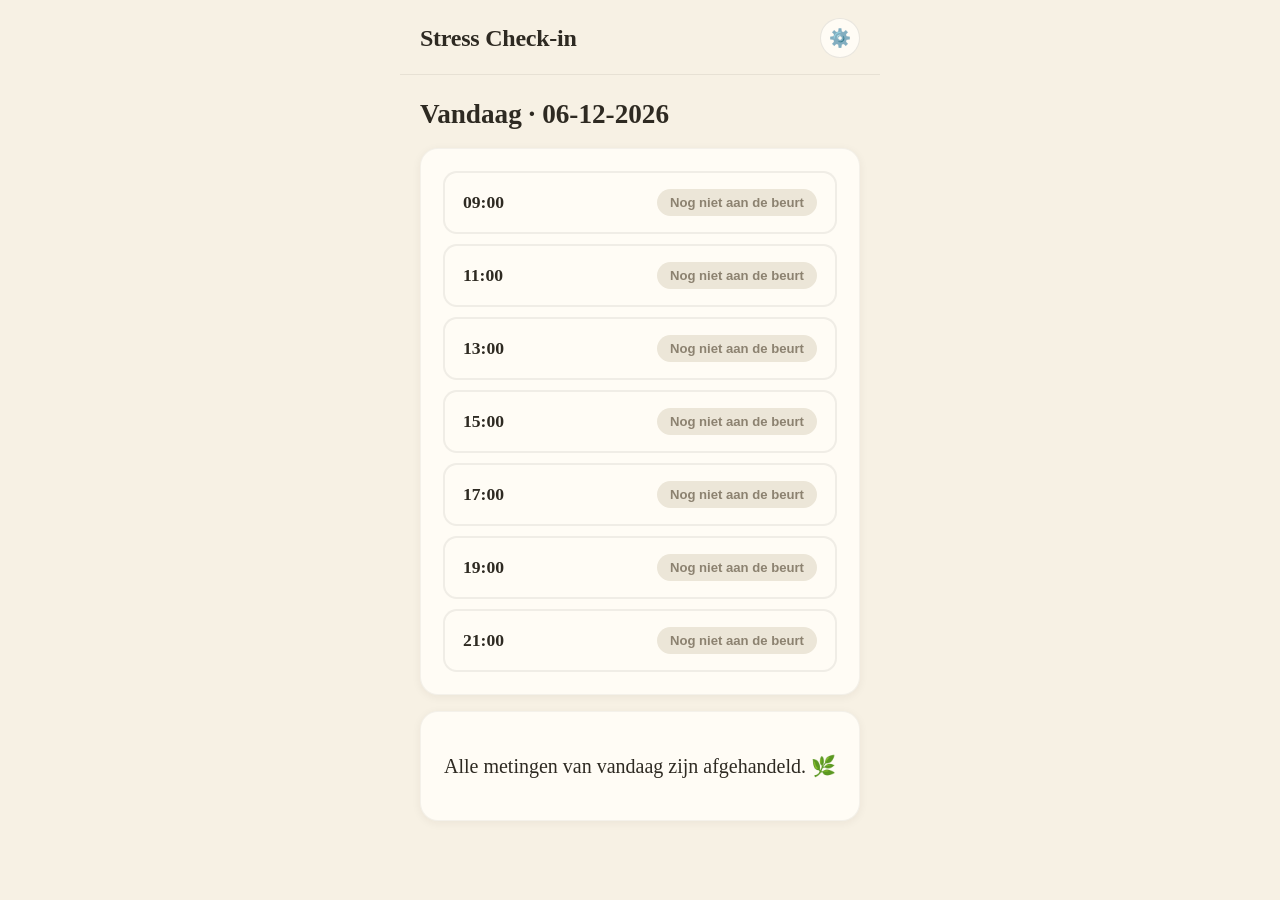
==== index.html @ 8416e857 "Fix blauwe systeemkleur op knoptekst; verplaats syncstatus naar instellingen" ====
<!DOCTYPE html>
<html lang="nl">
<head>
<meta charset="UTF-8">
<meta name="viewport" content="width=device-width, initial-scale=1, viewport-fit=cover, maximum-scale=1">
<title>Stress Check-in</title>
<meta name="theme-color" content="#f7f1e4">
<link rel="manifest" href="manifest.json">
<link rel="apple-touch-icon" href="icons/apple-touch-icon.png">
<meta name="apple-mobile-web-app-capable" content="yes">
<meta name="apple-mobile-web-app-status-bar-style" content="default">
<meta name="apple-mobile-web-app-title" content="Stress">
<link rel="stylesheet" href="style.css">
</head>
<body>
<div id="app">
  <header class="topbar">
    <div class="topbar-row">
      <h1>Stress Check-in</h1>
      <button id="settingsBtn" class="icon-btn" aria-label="Instellingen">⚙️</button>
    </div>
  </header>
  <main id="view"></main>
</div>
<script src="app.js"></script>
</body>
</html>
---- style.css ----
:root{
  --bg:#f7f1e4;
  --card:#fffcf5;
  --ink:#2e2a22;
  --muted:#8c8270;
  --gold:#d79a3c;
  --gold-dark:#a8721f;
  --navy:#33495c;
  --sage:#7c9a82;
  --open-bg:#fbe6bd;
  --open-text:#8a5a12;
  --future-bg:#ece6d8;
  --done-bg:#dde7dd;
  --done-text:#3f6a4a;
  --skipped-bg:#e8e2d3;
  --skipped-text:#8c8270;
  --danger:#a8503f;
  --radius:18px;
  --serif:"Iowan Old Style","Palatino Linotype",Palatino,Georgia,"Times New Roman",serif;
  --sans:-apple-system,BlinkMacSystemFont,"Segoe UI",Roboto,Helvetica,Arial,sans-serif;
}
*{box-sizing:border-box;}
html,body{margin:0;padding:0;}
button{color:inherit;font-family:inherit;}
body{
  background:var(--bg);
  color:var(--ink);
  font-family:var(--sans);
  min-height:100vh;
  -webkit-tap-highlight-color:transparent;
}
#app{
  max-width:480px;
  margin:0 auto;
  min-height:100vh;
  display:flex;
  flex-direction:column;
  padding-bottom:env(safe-area-inset-bottom);
}
.topbar{
  display:flex;
  flex-direction:column;
  gap:10px;
  padding:calc(env(safe-area-inset-top) + 18px) 20px 16px;
  background:var(--bg);
  color:var(--ink);
  position:sticky;
  top:0;
  z-index:10;
  border-bottom:1px solid rgba(46,42,34,0.08);
}
.topbar-row{
  display:flex;
  align-items:center;
  justify-content:space-between;
}
.topbar-row-sub{justify-content:flex-start;}
.topbar h1{
  font-family:var(--serif);
  font-size:1.5rem;
  margin:0;
  font-weight:600;
  letter-spacing:-0.01em;
  color:var(--ink);
}
.icon-btn{
  background:var(--card);
  border:1px solid rgba(46,42,34,0.1);
  border-radius:50%;
  width:40px;
  height:40px;
  min-width:40px;
  display:flex;
  align-items:center;
  justify-content:center;
  font-size:1.1rem;
  color:var(--ink);
  cursor:pointer;
  flex-shrink:0;
}
.icon-btn:active{background:var(--open-bg);}
.sync-badge{
  font-size:0.74rem;
  font-weight:600;
  background:var(--done-bg);
  color:var(--done-text);
  border-radius:20px;
  padding:6px 13px;
  white-space:nowrap;
  letter-spacing:0.01em;
}
.sync-badge.error{background:#f3ded8;color:var(--danger);}
.sync-badge.pending{background:var(--open-bg);color:var(--open-text);}
main{flex:1;padding:20px;}

.card{
  background:var(--card);
  border-radius:var(--radius);
  padding:22px;
  margin-bottom:16px;
  box-shadow:0 2px 10px rgba(46,42,34,0.06);
  border:1px solid rgba(46,42,34,0.05);
}

.date-title{
  font-family:var(--serif);
  font-size:1.7rem;
  color:var(--ink);
  margin:4px 0 18px;
  font-weight:600;
}

.slot-list{display:flex;flex-direction:column;gap:10px;}
.slot-row{
  display:flex;
  align-items:center;
  justify-content:space-between;
  width:100%;
  text-align:left;
  background:var(--card);
  border:2px solid rgba(46,42,34,0.07);
  border-radius:14px;
  padding:16px 18px;
  font-size:1.05rem;
  cursor:pointer;
  color:var(--ink);
}
.slot-row.next{border-color:var(--gold);background:#fffaf0;}
.slot-time{font-weight:600;font-size:1.1rem;font-family:var(--serif);color:var(--ink);}
.slot-status{
  font-size:0.82rem;
  padding:6px 13px;
  border-radius:20px;
  font-weight:600;
}
.status-open{background:var(--open-bg);color:var(--open-text);}
.status-future{background:var(--future-bg);color:var(--muted);}
.status-done{background:var(--done-bg);color:var(--done-text);}
.status-skipped{background:var(--skipped-bg);color:var(--skipped-text);}

.btn{
  display:block;
  width:100%;
  padding:16px;
  border:none;
  border-radius:50px;
  font-size:1.05rem;
  font-weight:600;
  cursor:pointer;
  margin-top:12px;
  font-family:var(--sans);
}
.btn-primary{background:var(--ink);color:#fbf6ea;}
.btn-primary:active{background:#46402f;}
.btn-secondary{background:var(--card);color:var(--ink);border:1px solid rgba(46,42,34,0.15);}
.btn-danger-outline{background:transparent;color:var(--danger);border:2px solid var(--danger);}

.question-card{display:flex;flex-direction:column;gap:18px;}
.link-back{
  align-self:flex-start;
  background:none;
  border:none;
  color:var(--muted);
  padding:0;
  font-size:0.88rem;
  font-weight:600;
  cursor:pointer;
}
.question-text{
  font-family:var(--serif);
  font-size:1.55rem;
  font-weight:600;
  line-height:1.35;
  margin:0;
  color:var(--ink);
}
.progress{font-size:0.85rem;color:var(--muted);letter-spacing:0.01em;}

textarea, input[type=text]{
  width:100%;
  font-size:1.05rem;
  padding:14px;
  border-radius:14px;
  border:1px solid rgba(46,42,34,0.18);
  background:#fffdf9;
  font-family:inherit;
  resize:none;
  color:var(--ink);
}

.slider-wrap{display:flex;flex-direction:column;gap:10px;}
.slider-value{
  font-family:var(--serif);
  font-size:2.6rem;
  font-weight:600;
  color:var(--gold-dark);
  text-align:center;
}
input[type=range]{
  width:100%;
  height:44px;
  accent-color:var(--gold);
}
.scale-labels{display:flex;justify-content:space-between;color:var(--muted);font-size:0.8rem;}

.confirm-icon{font-size:3rem;text-align:center;}
.confirm-text{font-family:var(--serif);text-align:center;font-size:1.25rem;color:var(--ink);}

label{font-weight:600;font-size:0.92rem;display:block;margin-bottom:6px;color:var(--ink);}
.field{margin-bottom:16px;}
.help{font-size:0.82rem;color:var(--muted);margin-top:6px;line-height:1.4;}

.summary-block{background:var(--future-bg);border-radius:14px;padding:14px;font-size:0.95rem;}
.summary-block p{margin:4px 0;}

.toast{
  position:fixed;
  bottom:calc(env(safe-area-inset-bottom) + 16px);
  left:50%;
  transform:translateX(-50%);
  background:var(--ink);
  color:#fbf6ea;
  padding:10px 18px;
  border-radius:20px;
  font-size:0.9rem;
  z-index:50;
  max-width:90%;
  text-align:center;
}
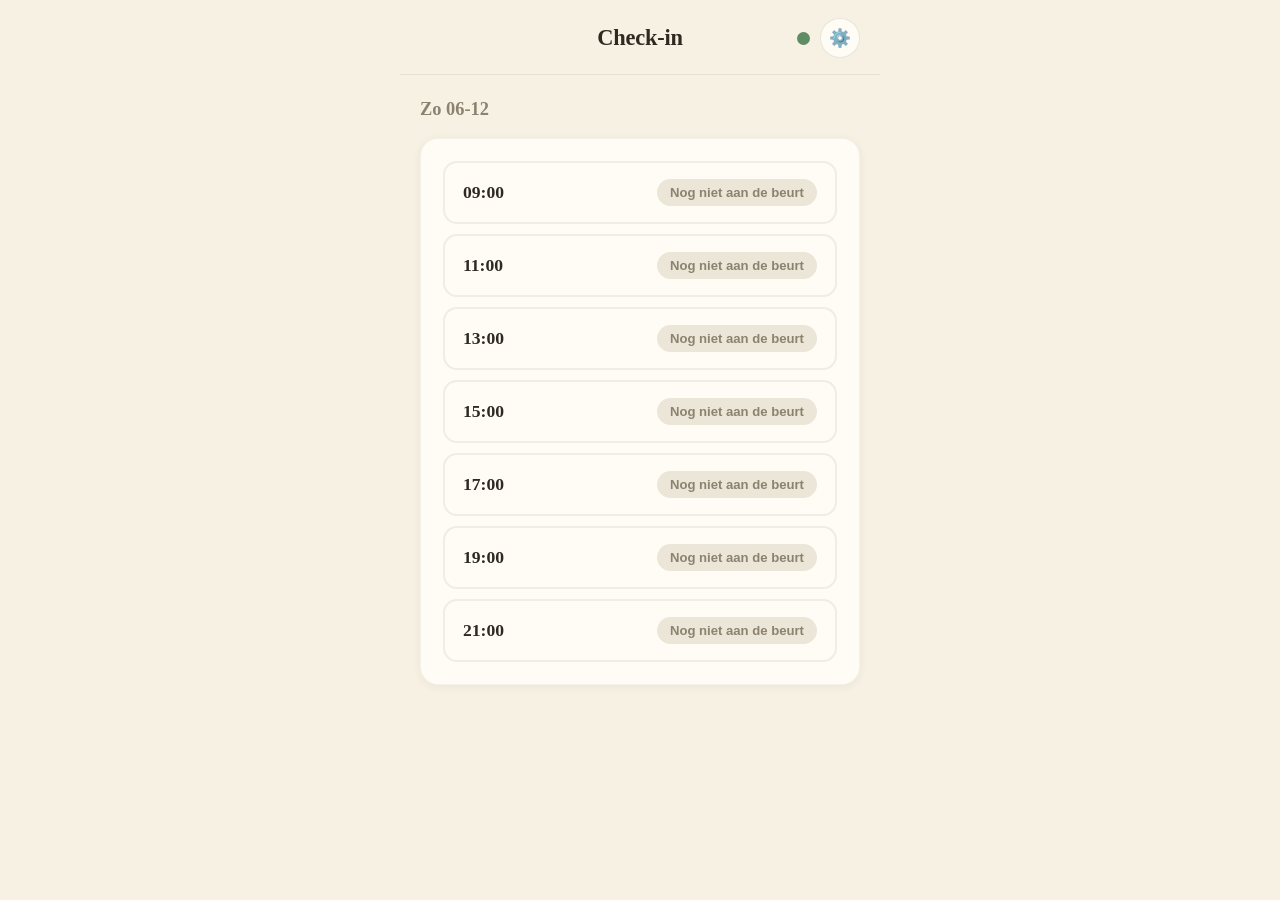
==== commit 05abeb01: "Topbar: 'Check-in' gecentreerd + statusbolletje, datum als 'Ma dd-mm', kleinere datumtekst" ====
--- a/index.html
+++ b/index.html
@@ -15,9 +15,13 @@
 <body>
 <div id="app">
   <header class="topbar">
-    <div class="topbar-row">
-      <h1>Stress Check-in</h1>
-      <button id="settingsBtn" class="icon-btn" aria-label="Instellingen">⚙️</button>
+    <div class="topbar-row topbar-row-3col">
+      <span></span>
+      <h1 id="homeBtn" class="title-btn" role="button" aria-label="Naar startscherm">Check-in</h1>
+      <div class="topbar-right">
+        <span id="statusDot" class="status-dot" title="Status van vandaag"></span>
+        <button id="settingsBtn" class="icon-btn" aria-label="Instellingen">⚙️</button>
+      </div>
     </div>
   </header>
   <main id="view"></main>
--- a/style.css
+++ b/style.css
@@ -21,7 +21,17 @@
 }
 *{box-sizing:border-box;}
 html,body{margin:0;padding:0;}
-button{color:inherit;font-family:inherit;}
+button{
+  color:inherit;
+  font-family:inherit;
+  -webkit-appearance:none;
+  appearance:none;
+  -webkit-tap-highlight-color:transparent;
+}
+input[type=text],textarea{
+  -webkit-appearance:none;
+  appearance:none;
+}
 body{
   background:var(--bg);
   color:var(--ink);
@@ -55,14 +65,42 @@
   justify-content:space-between;
 }
 .topbar-row-sub{justify-content:flex-start;}
+.topbar-row-3col{
+  display:grid;
+  grid-template-columns:1fr auto 1fr;
+  align-items:center;
+}
+.topbar-right{
+  display:flex;
+  align-items:center;
+  justify-content:flex-end;
+  gap:10px;
+}
+.title-btn{
+  background:none;
+  border:none;
+  padding:0;
+  margin:0;
+  cursor:pointer;
+  text-align:center;
+  justify-self:center;
+}
 .topbar h1{
   font-family:var(--serif);
-  font-size:1.5rem;
+  font-size:1.4rem;
   margin:0;
   font-weight:600;
   letter-spacing:-0.01em;
   color:var(--ink);
 }
+.status-dot{
+  width:13px;
+  height:13px;
+  border-radius:50%;
+  background:var(--danger);
+  flex-shrink:0;
+}
+.status-dot.all-done{background:#5e8c63;}
 .icon-btn{
   background:var(--card);
   border:1px solid rgba(46,42,34,0.1);
@@ -104,8 +142,8 @@
 
 .date-title{
   font-family:var(--serif);
-  font-size:1.7rem;
-  color:var(--ink);
+  font-size:1.15rem;
+  color:var(--muted);
   margin:4px 0 18px;
   font-weight:600;
 }
@@ -176,7 +214,7 @@
 }
 .progress{font-size:0.85rem;color:var(--muted);letter-spacing:0.01em;}
 
-textarea, input[type=text]{
+textarea, input[type=text], select{
   width:100%;
   font-size:1.05rem;
   padding:14px;
@@ -186,6 +224,14 @@
   font-family:inherit;
   resize:none;
   color:var(--ink);
+}
+select{
+  -webkit-appearance:none;
+  appearance:none;
+  background-image:url("data:image/svg+xml;utf8,<svg xmlns='http://www.w3.org/2000/svg' width='14' height='9' viewBox='0 0 14 9'><path d='M1 1l6 6 6-6' fill='none' stroke='%238c8270' stroke-width='1.6' stroke-linecap='round' stroke-linejoin='round'/></svg>");
+  background-repeat:no-repeat;
+  background-position:right 16px center;
+  padding-right:40px;
 }
 
 .slider-wrap{display:flex;flex-direction:column;gap:10px;}
@@ -227,3 +273,19 @@
   max-width:90%;
   text-align:center;
 }
+
+.trend-row{margin-bottom:14px;}
+.trend-row:last-child{margin-bottom:0;}
+.trend-label{font-weight:600;font-size:0.98rem;margin-bottom:6px;color:var(--ink);}
+.bar-track{
+  width:100%;
+  height:10px;
+  background:var(--future-bg);
+  border-radius:6px;
+  overflow:hidden;
+  margin-bottom:3px;
+}
+.bar-fill{height:100%;border-radius:6px;}
+.bar-fill.bar-stress{background:var(--gold);}
+.bar-fill.bar-fatigue{background:var(--sage);}
+.bar-caption{font-size:0.78rem;color:var(--muted);margin-bottom:8px;}
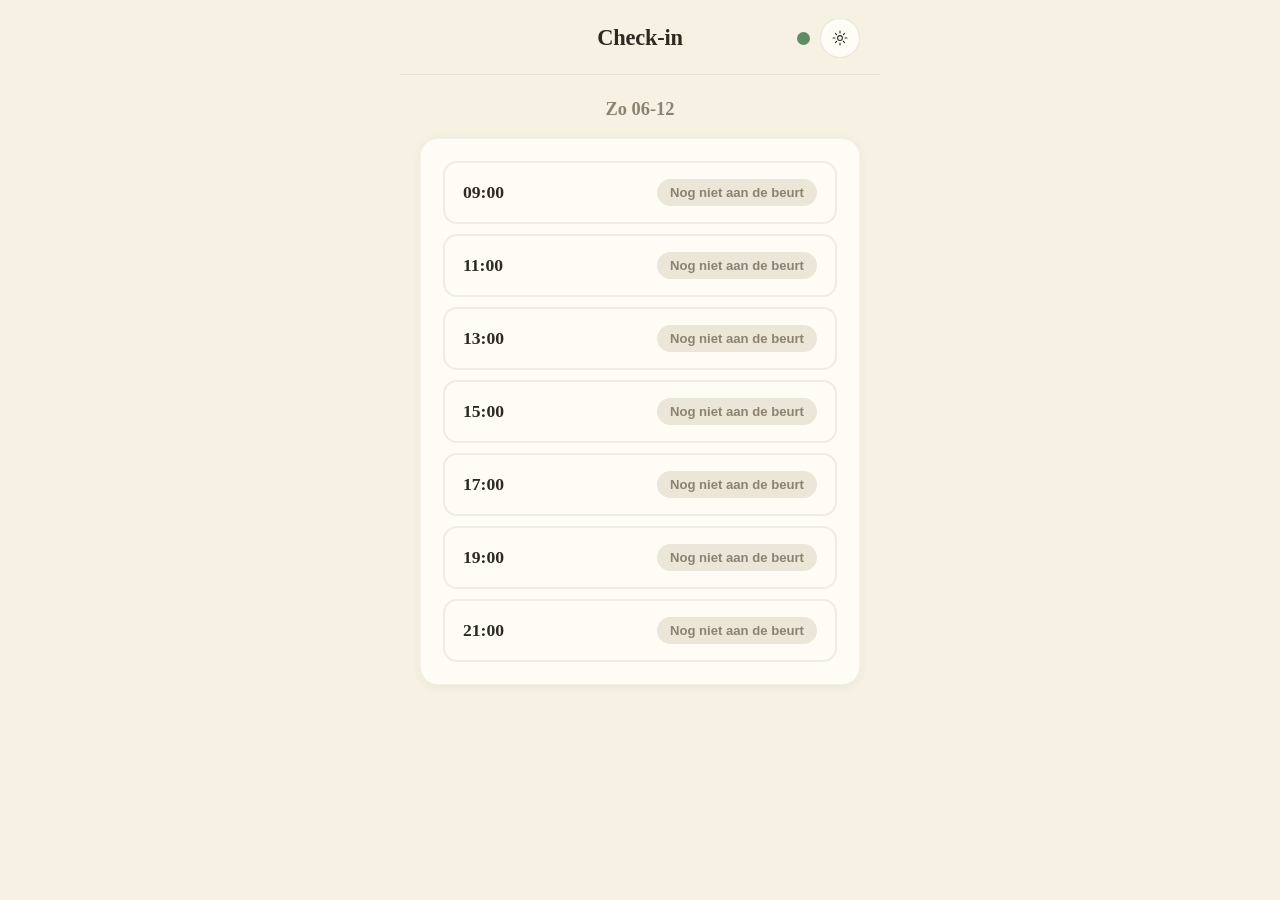
==== commit 984d8662: "Vervang tandwiel-emoji door dunne lijn-SVG, passend bij stijl" ====
--- a/index.html
+++ b/index.html
@@ -20,7 +20,12 @@
       <h1 id="homeBtn" class="title-btn" role="button" aria-label="Naar startscherm">Check-in</h1>
       <div class="topbar-right">
         <span id="statusDot" class="status-dot" title="Status van vandaag"></span>
-        <button id="settingsBtn" class="icon-btn" aria-label="Instellingen">⚙️</button>
+        <button id="settingsBtn" class="icon-btn" aria-label="Instellingen">
+          <svg viewBox="0 0 24 24" width="18" height="18" fill="none" stroke="currentColor" stroke-width="1.4" stroke-linecap="round" stroke-linejoin="round">
+            <circle cx="12" cy="12" r="3.2"/>
+            <path d="M12 2.8v2.6M12 18.6v2.6M21.2 12h-2.6M5.4 12H2.8M18.1 5.9l-1.8 1.8M7.7 16.3l-1.8 1.8M18.1 18.1l-1.8-1.8M7.7 7.7 5.9 5.9"/>
+          </svg>
+        </button>
       </div>
     </div>
   </header>
--- a/style.css
+++ b/style.css
@@ -146,6 +146,7 @@
   color:var(--muted);
   margin:4px 0 18px;
   font-weight:600;
+  text-align:center;
 }
 
 .slot-list{display:flex;flex-direction:column;gap:10px;}
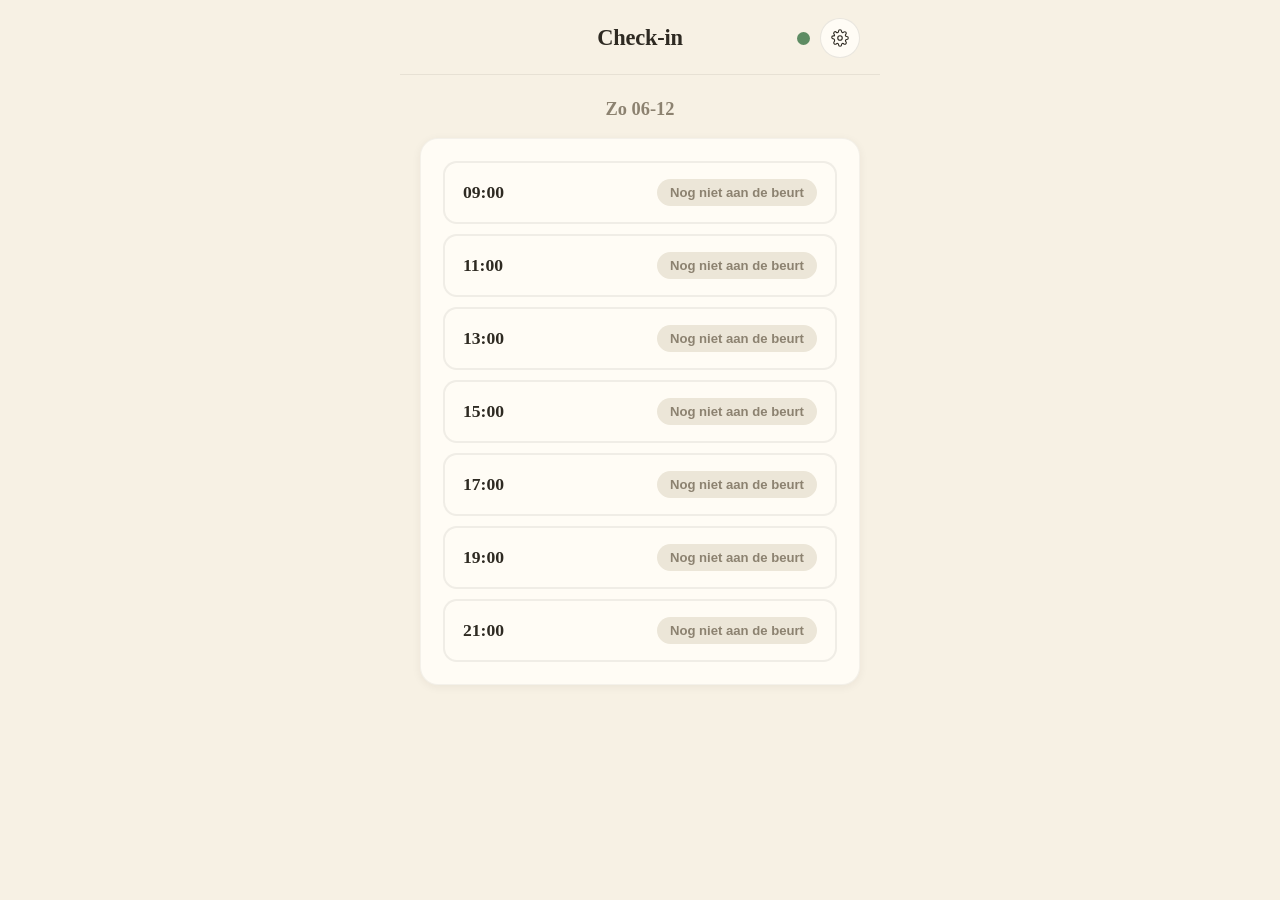
==== commit 8070596f: "Fix tandwiel-icoon: echte tandjes i.p.v. zonnetje" ====
--- a/index.html
+++ b/index.html
@@ -21,9 +21,9 @@
       <div class="topbar-right">
         <span id="statusDot" class="status-dot" title="Status van vandaag"></span>
         <button id="settingsBtn" class="icon-btn" aria-label="Instellingen">
-          <svg viewBox="0 0 24 24" width="18" height="18" fill="none" stroke="currentColor" stroke-width="1.4" stroke-linecap="round" stroke-linejoin="round">
-            <circle cx="12" cy="12" r="3.2"/>
-            <path d="M12 2.8v2.6M12 18.6v2.6M21.2 12h-2.6M5.4 12H2.8M18.1 5.9l-1.8 1.8M7.7 16.3l-1.8 1.8M18.1 18.1l-1.8-1.8M7.7 7.7 5.9 5.9"/>
+          <svg viewBox="0 0 24 24" width="18" height="18" fill="none" stroke="currentColor" stroke-width="1.5" stroke-linecap="round" stroke-linejoin="round">
+            <circle cx="12" cy="12" r="3"/>
+            <path d="M19.4 15a1.65 1.65 0 0 0 .33 1.82l.06.06a2 2 0 1 1-2.83 2.83l-.06-.06a1.65 1.65 0 0 0-1.82-.33 1.65 1.65 0 0 0-1 1.51V21a2 2 0 0 1-4 0v-.09A1.65 1.65 0 0 0 9 19.4a1.65 1.65 0 0 0-1.82.33l-.06.06a2 2 0 1 1-2.83-2.83l.06-.06a1.65 1.65 0 0 0 .33-1.82A1.65 1.65 0 0 0 3 13.09H3a2 2 0 0 1 0-4h.09A1.65 1.65 0 0 0 4.6 9a1.65 1.65 0 0 0-.33-1.82l-.06-.06a2 2 0 1 1 2.83-2.83l.06.06a1.65 1.65 0 0 0 1.82.33H9a1.65 1.65 0 0 0 1-1.51V3a2 2 0 0 1 4 0v.09a1.65 1.65 0 0 0 1 1.51 1.65 1.65 0 0 0 1.82-.33l.06-.06a2 2 0 1 1 2.83 2.83l-.06.06a1.65 1.65 0 0 0-.33 1.82V9a1.65 1.65 0 0 0 1.51 1H21a2 2 0 0 1 0 4h-.09a1.65 1.65 0 0 0-1.51 1z"/>
           </svg>
         </button>
       </div>
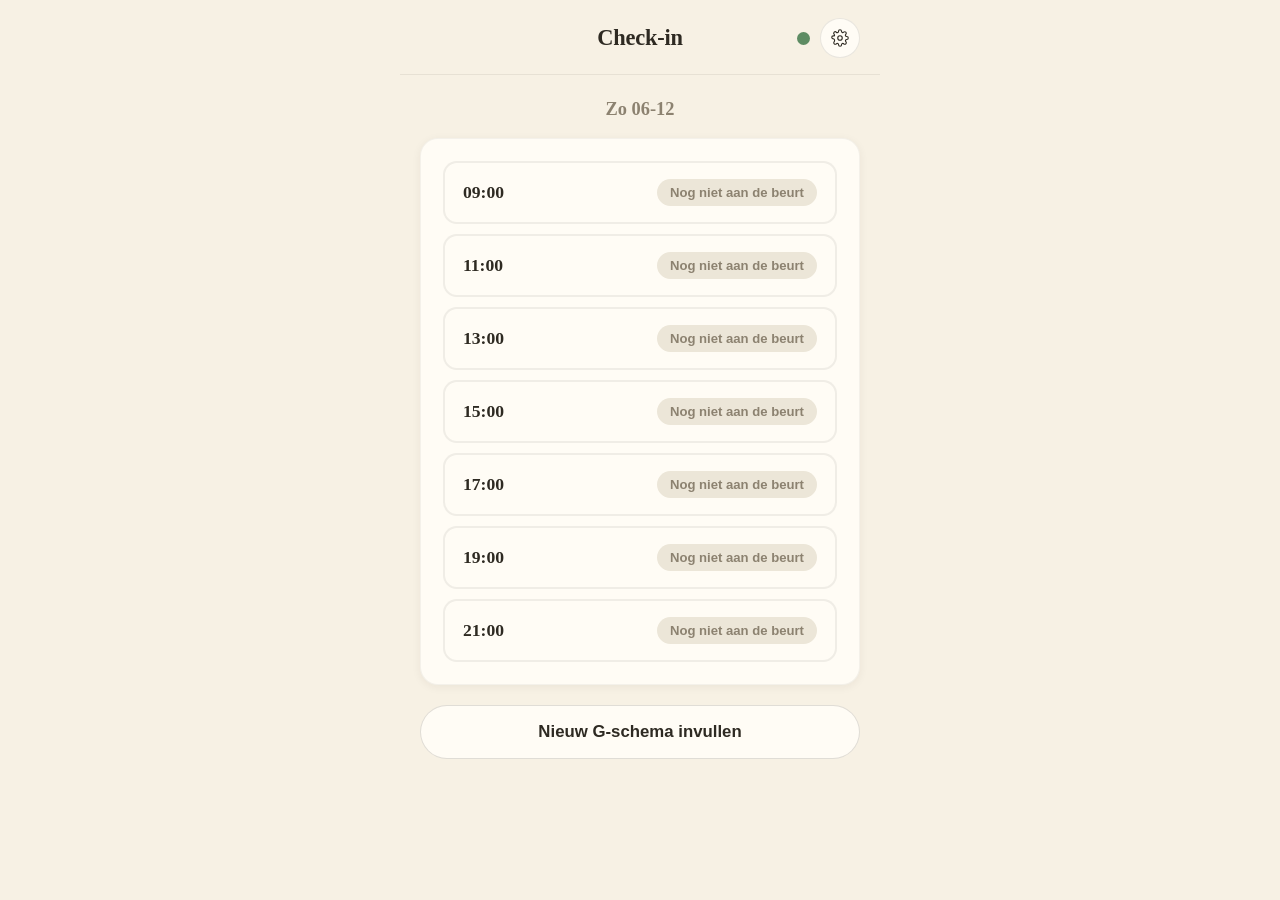
==== commit 2c630a25: "Security-hardening: CSP, password-veld voor token, frame-buster, verwijder innerHTML-sink - Content-" ====
--- a/index.html
+++ b/index.html
@@ -5,6 +5,8 @@
 <meta name="viewport" content="width=device-width, initial-scale=1, viewport-fit=cover, maximum-scale=1">
 <title>Stress Check-in</title>
 <meta name="theme-color" content="#f7f1e4">
+<meta http-equiv="Content-Security-Policy" content="default-src 'self'; script-src 'self'; style-src 'self' 'unsafe-inline'; img-src 'self' data:; connect-src 'self' https://api.github.com; base-uri 'none'; form-action 'none'; object-src 'none'">
+<meta name="referrer" content="no-referrer">
 <link rel="manifest" href="manifest.json">
 <link rel="apple-touch-icon" href="icons/apple-touch-icon.png">
 <meta name="apple-mobile-web-app-capable" content="yes">
--- a/style.css
+++ b/style.css
@@ -28,7 +28,7 @@
   appearance:none;
   -webkit-tap-highlight-color:transparent;
 }
-input[type=text],textarea{
+input[type=text],input[type=password],textarea{
   -webkit-appearance:none;
   appearance:none;
 }
@@ -215,7 +215,7 @@
 }
 .progress{font-size:0.85rem;color:var(--muted);letter-spacing:0.01em;}
 
-textarea, input[type=text], select{
+textarea, input[type=text], input[type=password], select{
   width:100%;
   font-size:1.05rem;
   padding:14px;
@@ -290,3 +290,22 @@
 .bar-fill.bar-stress{background:var(--gold);}
 .bar-fill.bar-fatigue{background:var(--sage);}
 .bar-caption{font-size:0.78rem;color:var(--muted);margin-bottom:8px;}
+
+.gevoel-grid{display:flex;flex-wrap:wrap;gap:10px;}
+.gevoel-btn{
+  padding:10px 16px;
+  border:2px solid rgba(46,42,34,0.12);
+  border-radius:50px;
+  background:var(--card);
+  color:var(--ink);
+  font-size:0.92rem;
+  font-weight:600;
+  cursor:pointer;
+}
+.gevoel-btn.active{
+  background:var(--ink);
+  color:#fbf6ea;
+  border-color:var(--ink);
+}
+.gschema-entry{border-left:3px solid var(--navy);padding-left:12px;margin-bottom:14px;}
+.gschema-entry:last-child{margin-bottom:0;}
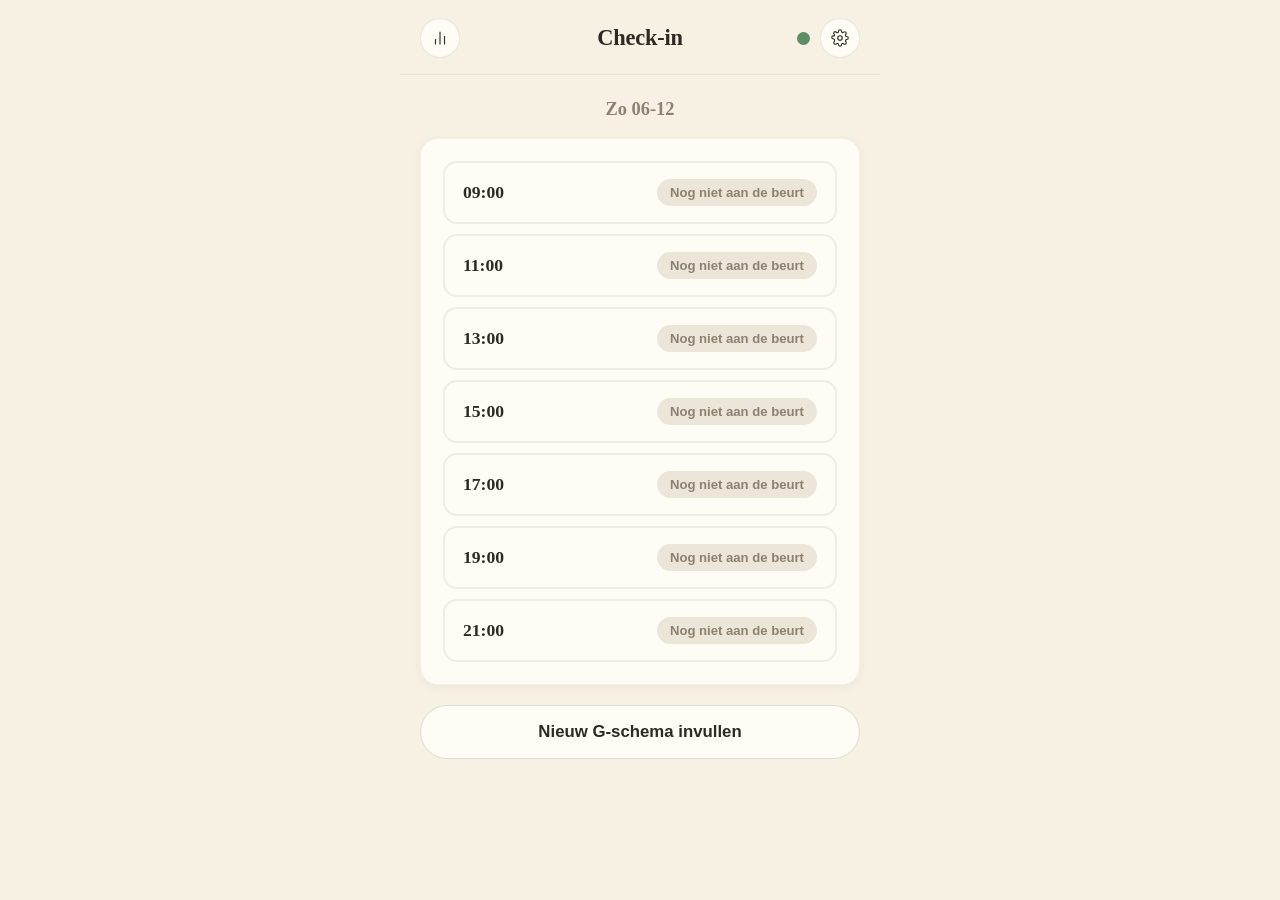
==== commit 84117428: "Trends: lijngrafiek + rust/stress-overzicht bovenaan, details onder tabs, grafiek-icoon op homepage " ====
--- a/index.html
+++ b/index.html
@@ -18,7 +18,13 @@
 <div id="app">
   <header class="topbar">
     <div class="topbar-row topbar-row-3col">
-      <span></span>
+      <a href="trends.html" class="icon-btn topbar-left" aria-label="Trends bekijken">
+        <svg viewBox="0 0 24 24" width="18" height="18" fill="none" stroke="currentColor" stroke-width="1.5" stroke-linecap="round" stroke-linejoin="round">
+          <line x1="18" y1="20" x2="18" y2="10"/>
+          <line x1="12" y1="20" x2="12" y2="4"/>
+          <line x1="6" y1="20" x2="6" y2="14"/>
+        </svg>
+      </a>
       <h1 id="homeBtn" class="title-btn" role="button" aria-label="Naar startscherm">Check-in</h1>
       <div class="topbar-right">
         <span id="statusDot" class="status-dot" title="Status van vandaag"></span>
--- a/style.css
+++ b/style.css
@@ -76,6 +76,10 @@
   justify-content:flex-end;
   gap:10px;
 }
+.topbar-left{
+  justify-self:start;
+  text-decoration:none;
+}
 .title-btn{
   background:none;
   border:none;
@@ -309,3 +313,36 @@
 }
 .gschema-entry{border-left:3px solid var(--navy);padding-left:12px;margin-bottom:14px;}
 .gschema-entry:last-child{margin-bottom:0;}
+
+.tab-bar{display:flex;flex-wrap:wrap;gap:8px;margin:4px 0 14px;}
+.tab-btn{
+  padding:9px 15px;
+  border:2px solid rgba(46,42,34,0.12);
+  border-radius:50px;
+  background:var(--card);
+  color:var(--ink);
+  font-size:0.85rem;
+  font-weight:600;
+  cursor:pointer;
+}
+.tab-btn.active{
+  background:var(--ink);
+  color:#fbf6ea;
+  border-color:var(--ink);
+}
+.chart-legend{
+  display:flex;
+  flex-wrap:wrap;
+  gap:14px;
+  font-size:0.78rem;
+  color:var(--muted);
+  margin-top:8px;
+}
+.legend-dot{
+  width:10px;
+  height:10px;
+  border-radius:50%;
+  display:inline-block;
+  margin-right:5px;
+  vertical-align:-1px;
+}
